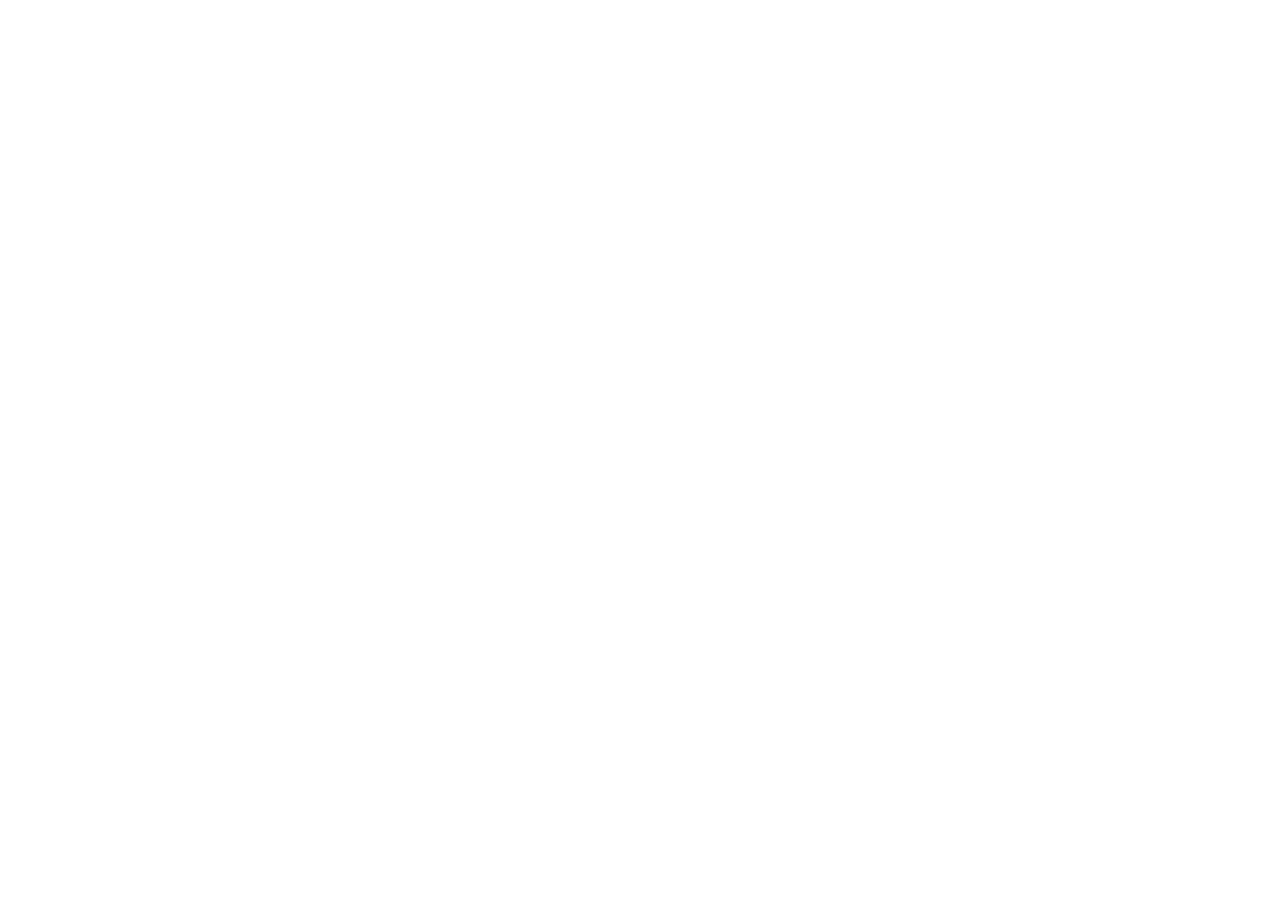
==== index.html @ 735fece1 "Initial commit" ====
<!DOCTYPE html>
<html lang="en">
<head>
  <meta charset="UTF-8">
  <meta http-equiv="X-UA-Compatible" content="IE=edge">
  <meta name="viewport" content="width=device-width, initial-scale=1.0">
  <link rel="stylesheet" href="./css/main.css">
  <title>17-dars</title>
</head>
<body>


</body>
</html>
---- css/main.css ----
/*! normalize.css v8.0.1 | MIT License | github.com/necolas/normalize.css */html{line-height:1.15;-webkit-text-size-adjust:100%}body{margin:0}main{display:block}h1{font-size:2em;margin:.67em 0}hr{box-sizing:content-box;height:0;overflow:visible}pre{font-family:monospace,monospace;font-size:1em}a{background-color:transparent}abbr[title]{border-bottom:none;text-decoration:underline;-webkit-text-decoration:underline dotted;text-decoration:underline dotted}b,strong{font-weight:bolder}code,kbd,samp{font-family:monospace,monospace;font-size:1em}small{font-size:80%}sub,sup{font-size:75%;line-height:0;position:relative;vertical-align:baseline}sub{bottom:-0.25em}sup{top:-0.5em}img{border-style:none}button,input,optgroup,select,textarea{font-family:inherit;font-size:100%;line-height:1.15;margin:0}button,input{overflow:visible}button,select{text-transform:none}button,[type=button],[type=reset],[type=submit]{-webkit-appearance:button}button::-moz-focus-inner,[type=button]::-moz-focus-inner,[type=reset]::-moz-focus-inner,[type=submit]::-moz-focus-inner{border-style:none;padding:0}button:-moz-focusring,[type=button]:-moz-focusring,[type=reset]:-moz-focusring,[type=submit]:-moz-focusring{outline:1px dotted ButtonText}fieldset{padding:.35em .75em .625em}legend{box-sizing:border-box;color:inherit;display:table;max-width:100%;padding:0;white-space:normal}progress{vertical-align:baseline}textarea{overflow:auto}[type=checkbox],[type=radio]{box-sizing:border-box;padding:0}[type=number]::-webkit-inner-spin-button,[type=number]::-webkit-outer-spin-button{height:auto}[type=search]{-webkit-appearance:textfield;outline-offset:-2px}[type=search]::-webkit-search-decoration{-webkit-appearance:none}::-webkit-file-upload-button{-webkit-appearance:button;font:inherit}details{display:block}summary{display:list-item}template{display:none}[hidden]{display:none}html{height:100%;box-sizing:border-box}*,*::before,*::after{box-sizing:inherit;scroll-behavior:smooth}body{height:100%;display:flex;flex-direction:column;font-family:"Arial","sans-serif";margin:0;padding:0}img{max-width:100%;height:auto;vertical-align:middle;-o-object-fit:cover;object-fit:cover}.main{flex-grow:1}.container{margin:0 auto;padding:0 20px}.visually-hidden{position:absolute;width:1px;height:1px;margin:-1px;border:0;padding:0;clip:rect(0 0 0 0);overflow:hidden}/*# sourceMappingURL=main.css.map */
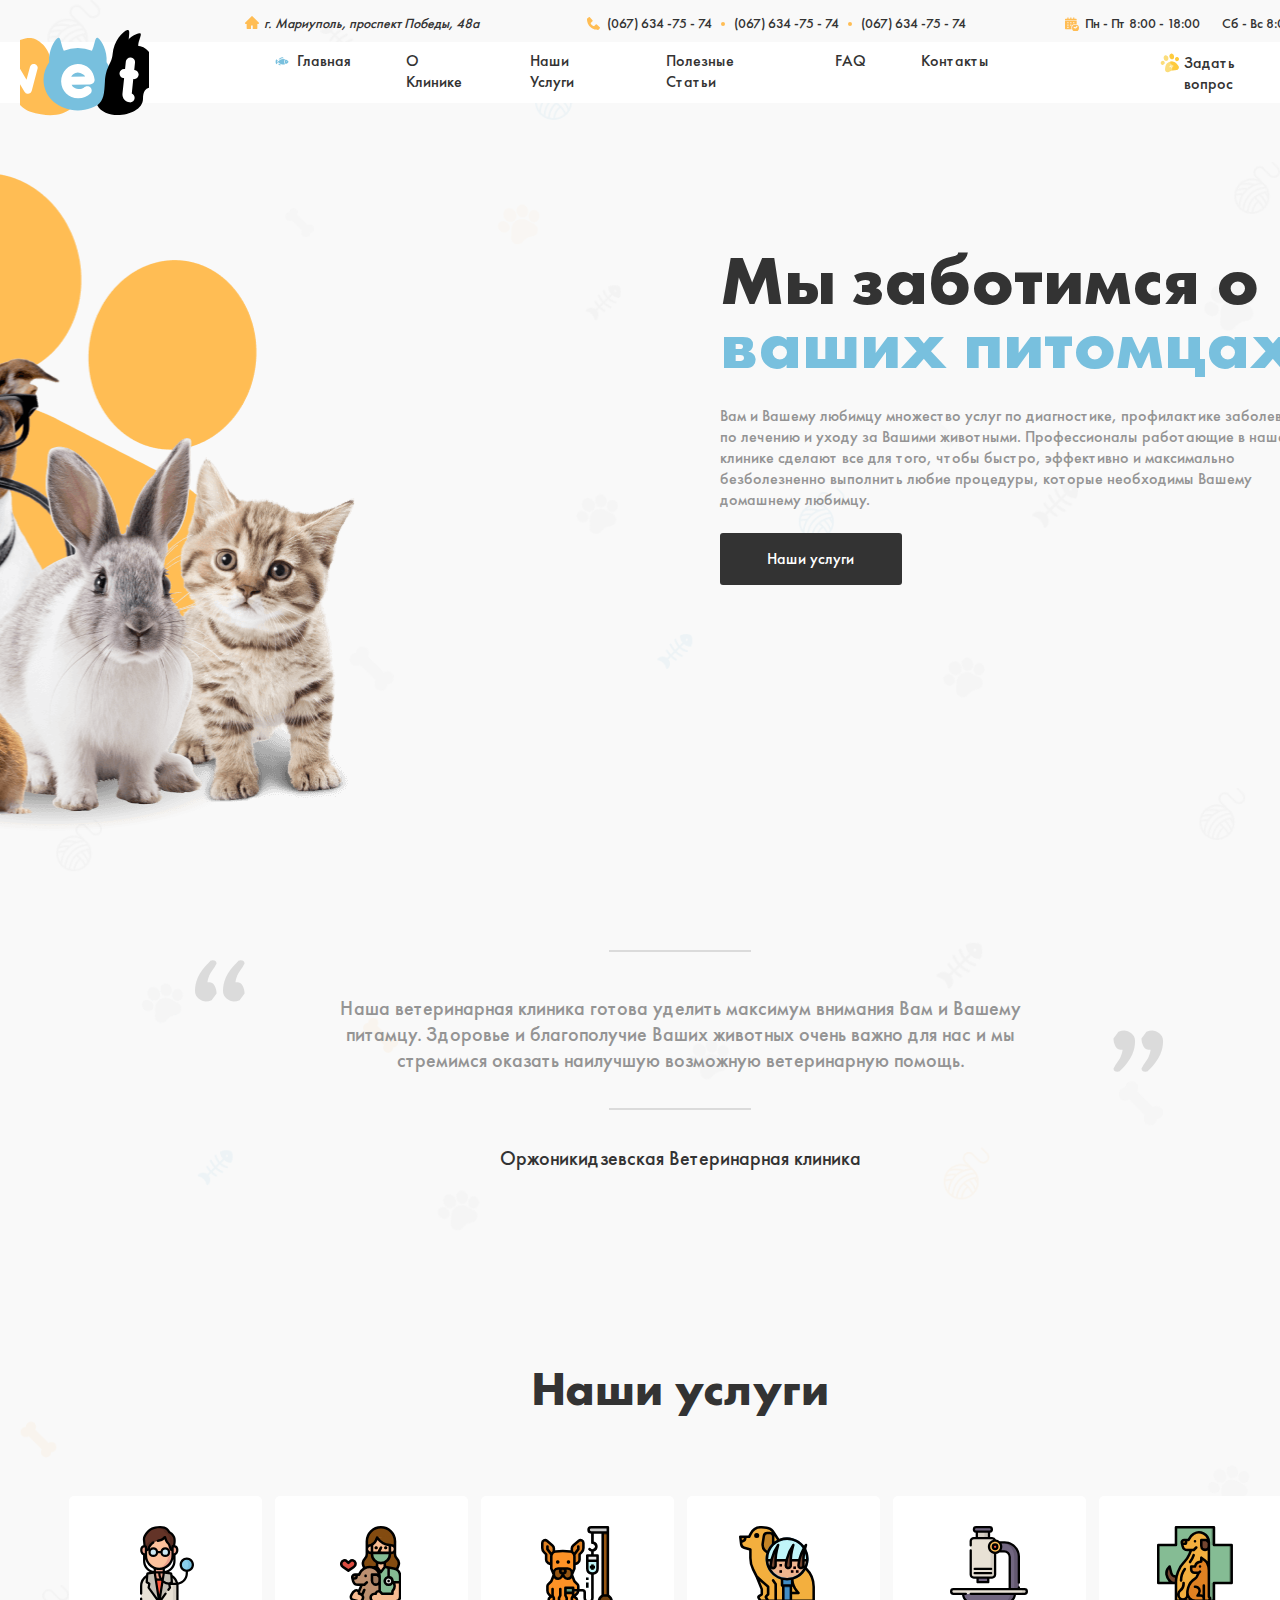
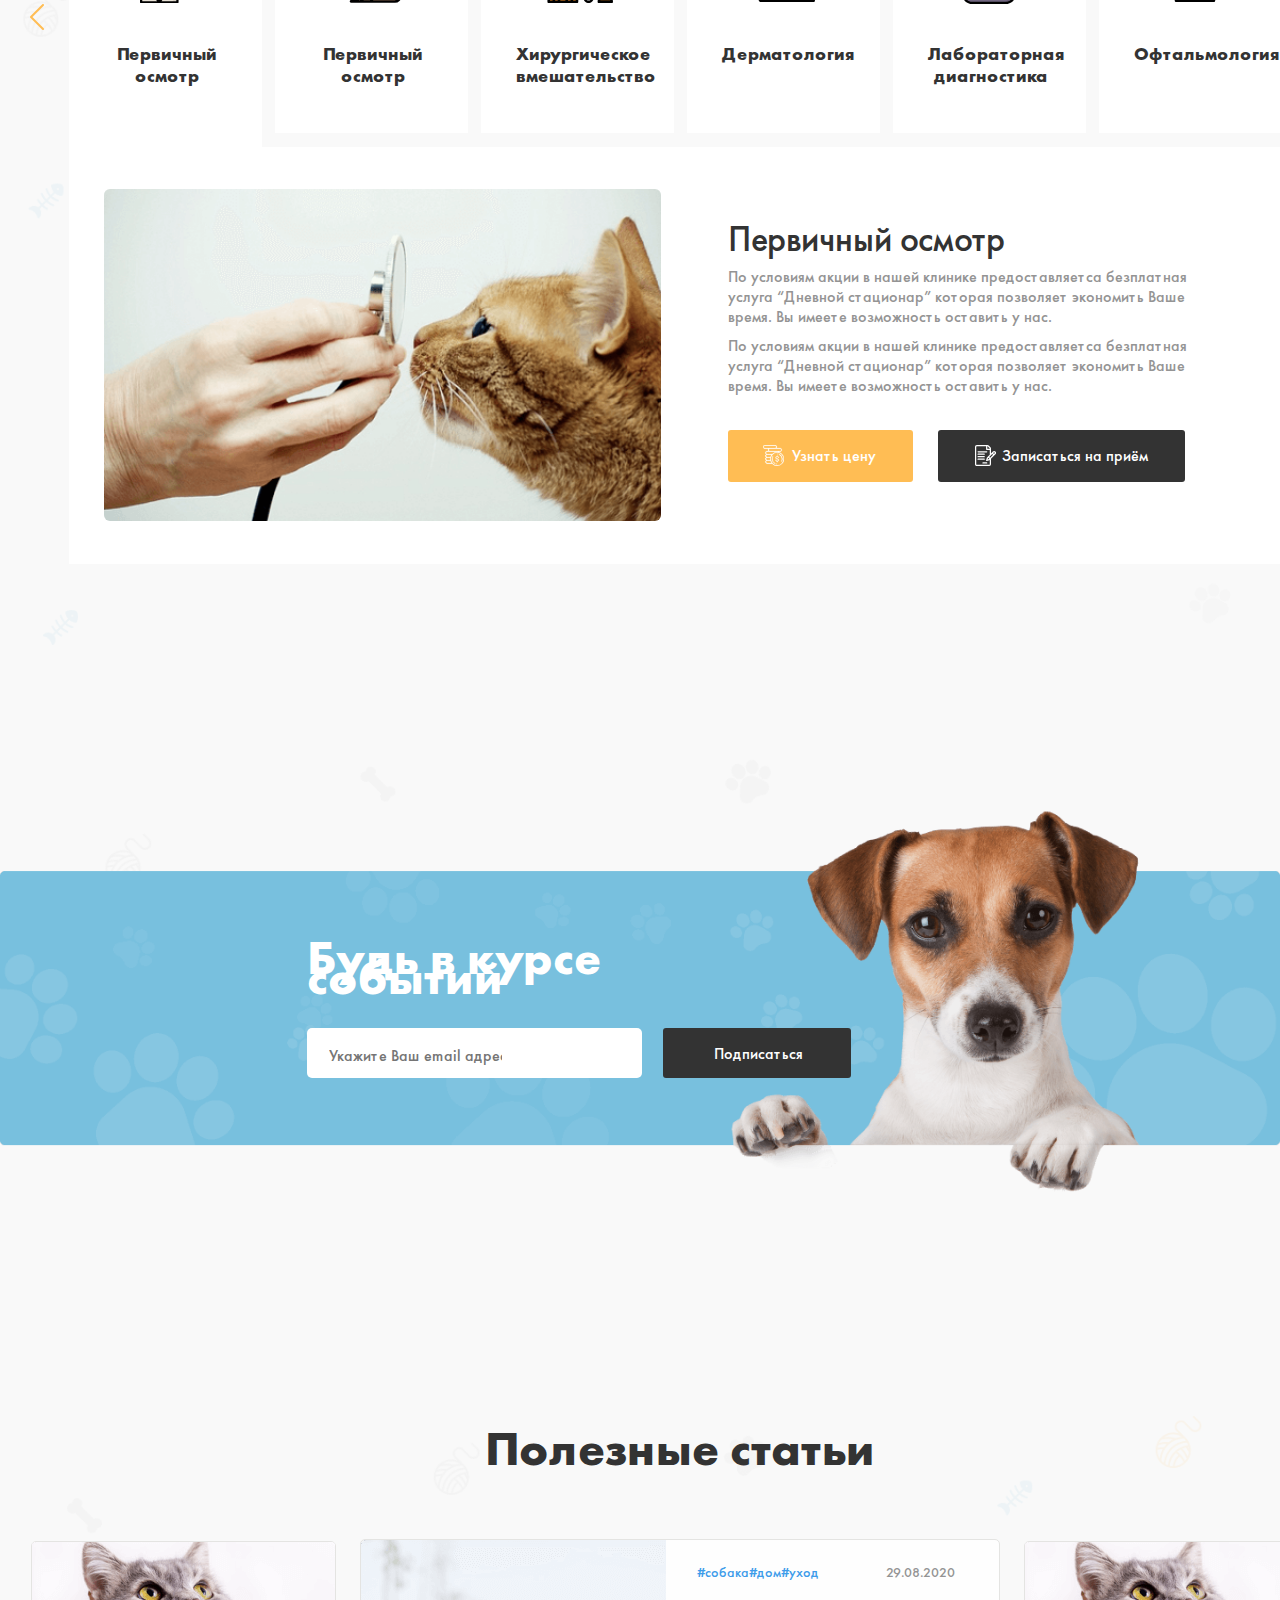
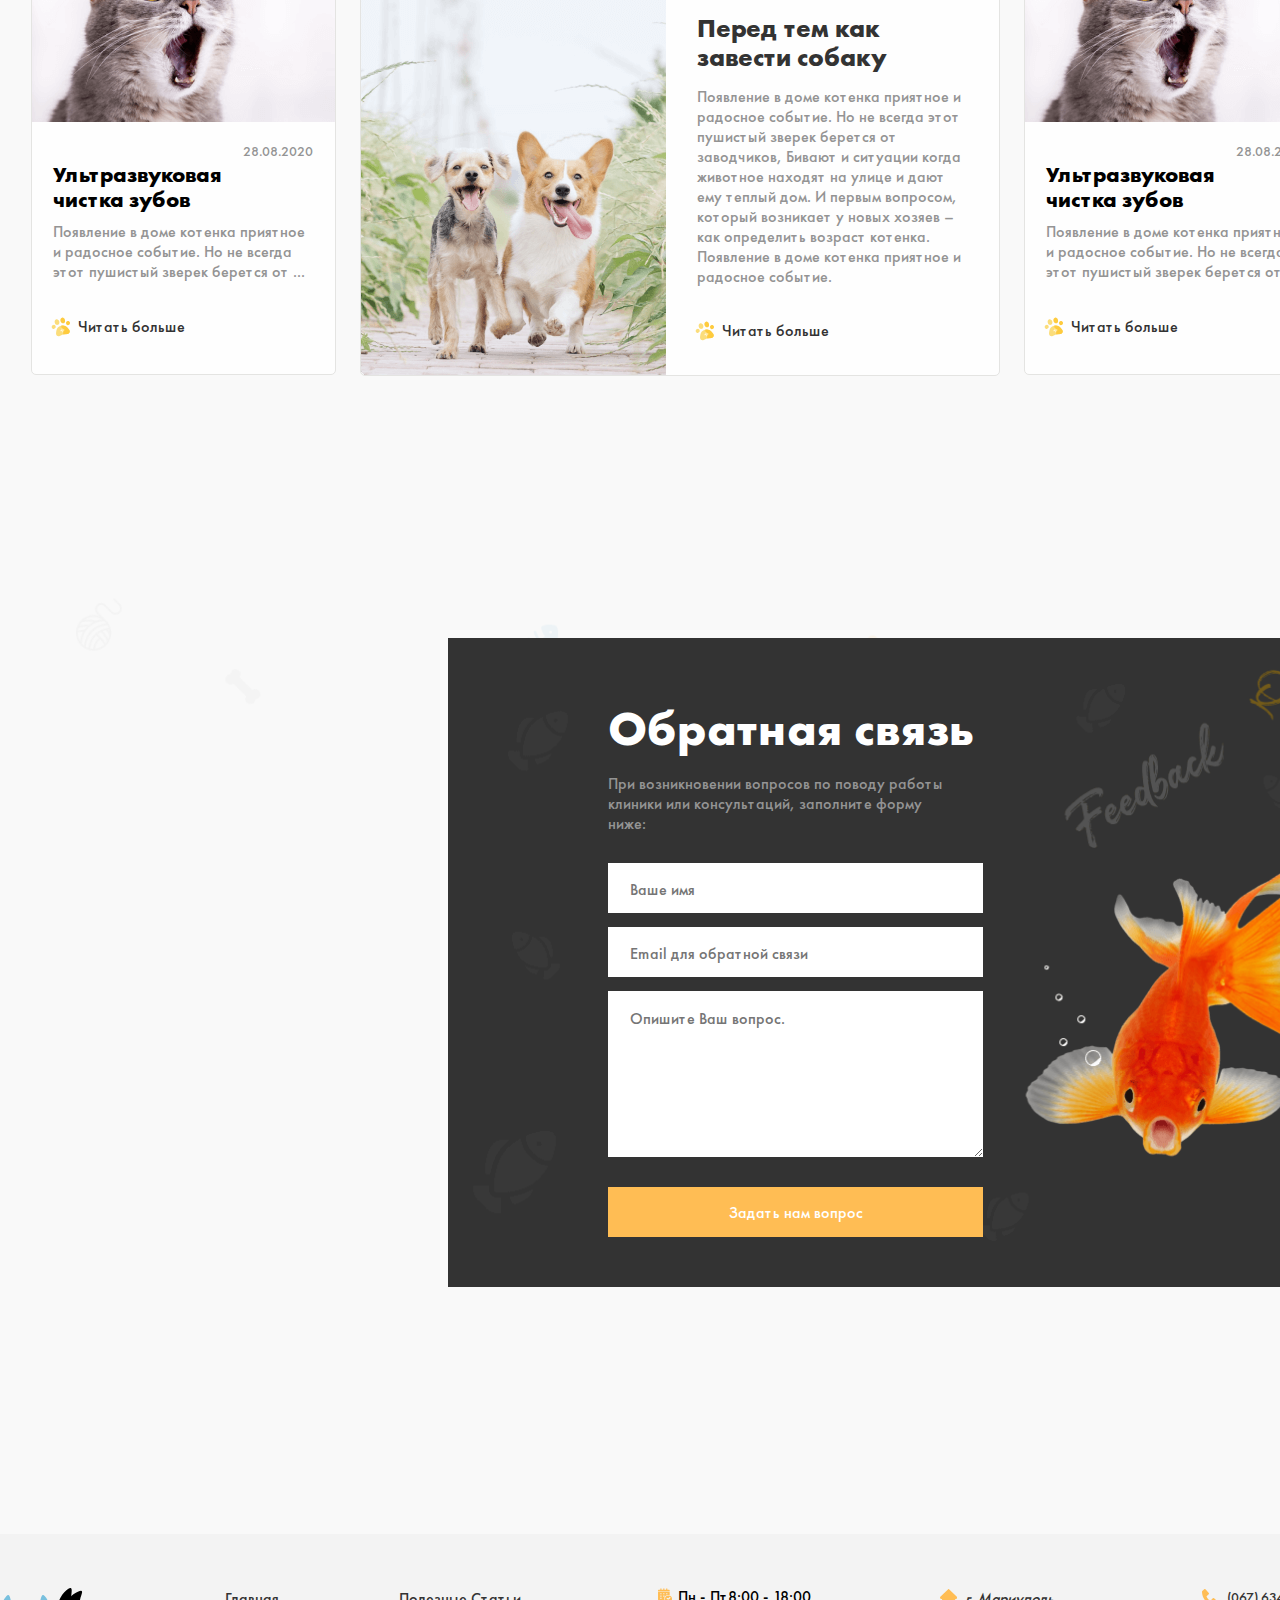
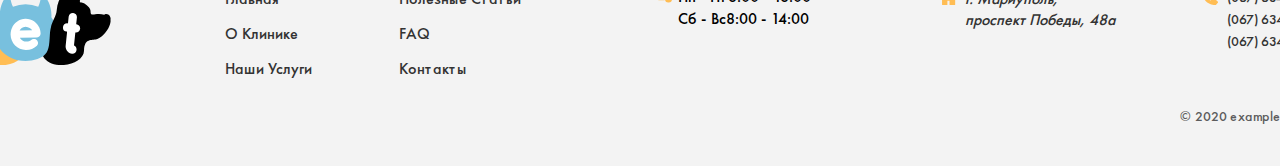
==== commit f031a350: "Add all change" ====
--- a/index.html
+++ b/index.html
@@ -1,14 +1,342 @@
 <!DOCTYPE html>
-<html lang="en">
+<html lang="ru">
 <head>
   <meta charset="UTF-8">
   <meta http-equiv="X-UA-Compatible" content="IE=edge">
   <meta name="viewport" content="width=device-width, initial-scale=1.0">
   <link rel="stylesheet" href="./css/main.css">
-  <title>17-dars</title>
+  <title>vet clinic</title>
 </head>
 <body>
-
-
+  <!-- site header -->
+  <header>
+    <div class="head">
+      <div class="container">
+        <div class="head__block">
+          <address class="head__address">
+            <a class="head__address-link" href="https://bit.ly/3IFTZSQ" target="_blank">г. Мариуполь, проспект Победы, 48а</a>
+          </address>
+          <ul class="head__list">
+            <li class="head__item">
+              <a href="tel:(067)6347574" class="head__tel-link">(067) 634 -75 - 74</a>
+            </li>
+            <li class="head__item">
+              <a href="tel:(067)6347574" class="head__tel-link">(067) 634 -75 - 74</a>
+            </li>
+            <li class="head__item">
+              <a href="tel:(067)6347574" class="head__tel-link">(067) 634 -75 - 74</a>
+            </li>
+          </ul>
+          <div class="head__time-block">
+            <time datetime="2022-01-28 18:00" class="head__time">
+              <span class="head__data-time">Пн - Пт</span>
+              8:00 - 18:00
+            </time>
+            <time datetime="2022-01-28 14:00" class="head__time">
+              <span class="head__data-time">Сб - Вс</span>
+              8:00 - 14:00
+            </time>
+          </div>
+        </div>
+      </div>
+    </div>
+
+    <div class="hero">
+      <div class="container">
+        <div class="hero__block">
+          <a href="./index.html" class="hero__link" target="_blank">
+            <img src="./image-svg/site-logo.svg" alt="our site logo" class="hero__site-logo">
+          </a>
+          <nav class="hero__nav nav">
+            <ul class="nav__list">
+              <li class="nav__item">
+                <a href="" class="nav__page-link" target="_blank">Главная</a>
+              </li>
+              <li class="nav__item">
+                <a href="" class="nav__page-link" target="_blank">О Клинике</a>
+              </li>
+              <li class="nav__item">
+                <a href="" class="nav__page-link" target="_blank">Наши Услуги</a>
+              </li>
+              <li class="nav__item">
+                <a href="" class="nav__page-link" target="_blank">Полезные Статьи</a>
+              </li>
+              <li class="nav__item">
+                <a href="" class="nav__page-link" target="_blank">FAQ</a>
+              </li>
+              <li class="nav__item">
+                <a href="" class="nav__page-link" target="_blank">Контакты</a>
+              </li>
+            </ul>
+          </nav>
+          <a href="" class="hero__next-link" target="_blank">Задать вопрос</a>
+        </div>
+      </div>
+    </div>
+  </header>
+  <!-- site header end -->
+
+  <!-- site main -->
+  <main>
+    <section class="site-inner">
+      <div class="container">
+        <div class="inner">
+          <div class="inner__content">
+            <h1 class="inner__title">Мы заботимся о <span class="inner__title-blue">ваших питомцах!</span></h1>
+            <p class="inner__text">
+              Вам и Вашему любимцу множество услуг по диагностике, профилактике заболеваний по лечению и уходу за Вашими животными. Профессионалы работающие в нашей клинике сделают все для того, чтобы быстро, эффективно и максимально безболезненно выполнить любие процедуры, которые необходимы Вашему домашнему любимцу.
+            </p>
+            <a href="#" class="inner__link">Наши услуги</a>
+          </div>
+        </div>
+      </div>
+    </section>
+
+    <section>
+      <div class="container">
+        <div class="commit">
+          <h2 class="visually-hidden">site commit</h2>
+          <hr class="commit__line-top">
+          <blockquote cite="" class="commit__content">
+            Наша ветеринарная клиника готова уделить максимум внимания Вам и Вашему питамцу. Здоровье и благополучие Ваших животных очень важно для нас и мы стремимся оказать наилучшую возможную ветеринарную помощь.
+          </blockquote>
+          <hr class="commit__line-buttom">
+          <p class="commit__text">Оржоникидзевская Ветеринарная клиника</p>
+        </div>
+      </div>
+    </section>
+
+    <section>
+      <div class="container">
+        <div class="services">
+          <img src="./image-svg/arrow-left.svg" alt="" class="services__arrow-left arrow">
+          <img src="./image-svg/arrow-right.svg" alt="" class="services__arrow-right arrow">
+          <h2 class="services__title">Наши услуги</h2>
+          <ul class="services__list">
+            <li class="services__item">
+              <a href="#" class="services__link">
+                <h3 class="services__item-title">Первичный осмотр</h3>
+              </a>
+            </li>
+            <li class="services__item">
+              <a href="#" class="services__link">
+                <h3 class="services__item-title">Первичный осмотр</h3>
+              </a>
+            </li>
+            <li class="services__item">
+              <a href="#" class="services__link">
+                <h3 class="services__item-title">Хирургическое вмешательство</h3>
+              </a>
+            </li>
+            <li class="services__item">
+              <a href="#" class="services__link">
+                <h3 class="services__item-title">Дерматология</h3>
+              </a>
+            </li>
+            <li class="services__item">
+              <a href="#" class="services__link">
+                <h3 class="services__item-title">Лабораторная диагностика</h3>
+              </a>
+            </li>
+            <li class="services__item">
+              <a href="#" class="services__link">
+                <h3 class="services__item-title">Офтальмология</h3>
+              </a>
+            </li>
+            <li class="services__item-checked checked-item">
+              <img src="./image-png/inspection-process.png" alt="" class="checked-item__img">
+              <div class="checked-item__content">
+                <h3 class="checked-item__title">Первичный осмотр</h3>
+                <p class="checked-item__text">
+                  По условиям акции в нашей клинике предоставляетса безплатная услуга “Дневной стационар” которая позволяет экономить Ваше время. Вы имеете возможность оставить у нас.
+                </p>
+                <p class="checked-item__text">
+                  По условиям акции в нашей клинике предоставляетса безплатная услуга “Дневной стационар” которая позволяет экономить Ваше время. Вы имеете возможность оставить у нас.
+                </p>
+                <a href="#" class="checked-item__link bg-yellow" target="_blank">Узнать цену</a>
+                <a href="#" class="checked-item__link bg-dark" target="_blank">Записаться на приём</a>
+              </div>
+            </li>
+          </ul>
+          
+        </div>
+      </div>
+    </section>
+
+    <section class="site-informed">
+      <div class="container">
+        <div class="informed">
+          <div class="informed__content">
+            <div class="informed__title-box">
+              <h2 class="informed__title">Будь в курсе событий</h2>
+            </div>
+            <form action="https://echo.htmlacademy.ru/" method="post" autocomplete="off">
+              <label class="informed__label">
+                <input type="email" class="informed__email-input" name="email" placeholder="Укажите Ваш email адрес">
+              </label>
+              <button type="submit" class="informed__btn">Подписаться</button>
+            </form>
+          </div>
+        </div>
+      </div>
+
+    </section>
+
+    <section>
+      <div class="container">
+        <div class="articles">
+          <h2 class="articles__title">Полезные статьи</h2>
+          <ul class="articles__list">
+            <li class="articles__item">
+              <img src="./image-png/cat-img.png" alt="" class="articles__img">
+              <div class="articles__content">
+                <time class="articles__day" datetime="2020-28-08 20:00">28.08.2020</time>
+                <div class="articles__content-box">
+                  <h3 class="articles__content-title">Ультразвуковая чистка зубов</h3>
+                </div>
+                <p class="articles__content-text">
+                  Появление в доме котенка приятное и радосное событие. Но не всегда этот пушистый зверек берется от ...
+                </p>
+                <a href="#" class="articles__link" target="_blank">Читать больше</a>
+              </div>
+             
+            </li>
+
+            <li class="articles__item even-list">
+              <img src="./image-png/two-dogs.png" alt="" class="even-list__img">
+              <div class="even-list__content">
+                <span class="even-list__links">
+                  <a href="#" class="even-list__link" target="_blank">#собака</a>
+                  <a href="#" class="even-list__link" target="_blank">#дом</a>
+                  <a href="#" class="even-list__link" target="_blank">#уход</a>
+                  <time class="even-list__time" datetime="2022-01-27-20-20">29.08.2020</time>
+                </span>
+                <div class="even-list__titleBlock">
+                  <h3 class="even-list__title">Перед тем как завести собаку</h3>
+                </div>
+                <p class="even-list__text">
+                  Появление в доме котенка приятное и радосное событие. Но не всегда этот пушистый зверек берется от заводчиков, Бивают и ситуации когда животное находят на улице и дают ему теплый дом. И первым вопросом, который возникает у новых хозяев – как определить возраст котенка. Появление в доме котенка приятное и радосное событие.
+                </p>
+                <a href="#" class="even-list__href" target="_blank">Читать больше</a>
+              </div>
+
+            </li>
+
+            <li class="articles__item">
+              <img src="./image-png/cat-img.png" alt="" class="articles__img">
+              <div class="articles__content">
+                <time class="articles__day" datetime="2020-28-08 20:00">28.08.2020</time>
+                <div class="articles__content-box">
+                  <h3 class="articles__content-title">Ультразвуковая чистка зубов</h3>
+                </div>
+                <p class="articles__content-text">
+                  Появление в доме котенка приятное и радосное событие. Но не всегда этот пушистый зверек берется от ...
+                </p>
+                <a href="#" class="articles__link" target="_blank">Читать больше</a>
+              </div>
+             
+            </li>
+          </ul>
+        </div>
+      </div>
+
+    </section>
+
+    <section>
+      <div class="feedback">
+        <iframe class="feedback__iframe" src="https://www.google.com/maps/embed?pb=!1m18!1m12!1m3!1d187.20319634677398!2d69.2155879084021!3d41.34689469811866!2m3!1f0!2f0!3f0!3m2!1i1024!2i768!4f13.1!3m3!1m2!1s0x38ae8d54a1c04b77%3A0x76504a72d3e75a03!2sNajot%20Ta&#39;lim!5e0!3m2!1sru!2s!4v1643378109383!5m2!1sru!2s" width="600" height="450" style="border:0;" allowfullscreen="" loading="lazy"></iframe>
+        <div class="feedback__content">
+          <form class="feedback__form" action="https://echo.htmlacademy.ru/" method="post" autocomplete="off">
+            <h2 class="feedback__title">Обратная связь</h2>
+            <div class="feedback__text-block">
+              <p class="feedback__text">
+                При возникновении вопросов по поводу работы клиники или консультаций, заполните форму ниже:
+              </p>
+            </div>
+
+            <label>
+              <input class="feedback__input" type="text" name="userName" placeholder="Ваше имя" required>
+            </label>
+            <label>
+              <input class="feedback__input" type="email" name="useEmail" placeholder="Email для обратной связи" required>
+            </label>
+            <textarea class="feedback__textarea" name="texArea" cols="30" rows="3" placeholder="Опишите Ваш вопрос." value="Например: в каком возрасте можно прививать от бешенства?"></textarea>
+            <button class="feedback__btn" type="submit">Задать нам вопрос</button>
+          </form>
+        </div>
+      </div>
+    </section>
+  </main>
+  <!-- site main end -->
+
+  <!-- site footer -->
+  <footer>
+    <div class="container">
+      <div class="foot">
+
+        <a href="./index.html" class="foot__link" target="_blank">
+          <img src="./image-svg/site-logo.svg" alt="" class="foot__img">
+        </a>
+        <ul class="foot__list">
+  
+          <li class="foot__item">
+            <ul class="foot__list-column">
+              <li class="foot__item-column">
+                <a href="./index.html" class="foot__link" target="_blank">Главная</a>
+              </li>
+              <li class="foot__item-column">
+                <a href="./index.html" class="foot__link" target="_blank">О Клинике</a>
+              </li>        
+              <li class="foot__item-column mr-none">
+                <a href="./index.html" class="foot__link" target="_blank">Наши Услуги</a>
+              </li>
+            </ul>
+          </li>
+  
+          <li class="foot__item">
+            <ul class="foot__list-column">
+              <li class="foot__item-column">
+                <a href="./index.html" class="foot__link" target="_blank">Полезные Статьи</a>
+              </li>
+              <li class="foot__item-column">
+                <a href="./index.html" class="foot__link" target="_blank">FAQ</a>
+              </li>        
+              <li class="foot__item-column mr-none">
+                <a href="./index.html" class="foot__link" target="_blank">Контакты</a>
+              </li>
+            </ul>
+          </li>
+  
+        </ul>
+  
+        <div class="foot__time-block">
+          <time datetime="2022-01-28 18:00" class="foot__time star">
+            <span class="foot__data-time">Пн - Пт</span>8:00 - 18:00
+          </time>
+          <time datetime="2022-01-28 14:00" class="foot__time">
+            <span class="foot__data-time">Сб - Вс</span>8:00 - 14:00
+          </time>
+        </div>
+  
+        <address class="foot__address">
+          <a class="foot__address-link" href="https://bit.ly/3IFTZSQ" target="_blank">г. Мариуполь,<br> проспект Победы, 48а</a>
+        </address>
+  
+        <ul class="foot__tel-list">
+          <li class="foot__tel-item">
+            <a href="tel:(067)6347574" class="foot__tel-link">(067) 634 -75 - 74</a>
+          </li>
+          <li class="foot__tel-item">
+            <a href="tel:(067)6347574" class="foot__tel-link">(067) 634 -75 - 74</a>
+          </li>
+          <li class="foot__tel-item">
+            <a href="tel:(067)6347574" class="foot__tel-link mr-none">(067) 634 -75 - 74</a>
+          </li>
+        </ul>
+      </div>
+      <span class="foot__example">© 2020 example. All Rights Reserved.</span>
+    </div>
+  </footer>
+  <!-- site footer end -->
 </body>
 </html>--- a/css/main.css
+++ b/css/main.css
@@ -1 +1,2 @@
-/*! normalize.css v8.0.1 | MIT License | github.com/necolas/normalize.css */html{line-height:1.15;-webkit-text-size-adjust:100%}body{margin:0}main{display:block}h1{font-size:2em;margin:.67em 0}hr{box-sizing:content-box;height:0;overflow:visible}pre{font-family:monospace,monospace;font-size:1em}a{background-color:transparent}abbr[title]{border-bottom:none;text-decoration:underline;-webkit-text-decoration:underline dotted;text-decoration:underline dotted}b,strong{font-weight:bolder}code,kbd,samp{font-family:monospace,monospace;font-size:1em}small{font-size:80%}sub,sup{font-size:75%;line-height:0;position:relative;vertical-align:baseline}sub{bottom:-0.25em}sup{top:-0.5em}img{border-style:none}button,input,optgroup,select,textarea{font-family:inherit;font-size:100%;line-height:1.15;margin:0}button,input{overflow:visible}button,select{text-transform:none}button,[type=button],[type=reset],[type=submit]{-webkit-appearance:button}button::-moz-focus-inner,[type=button]::-moz-focus-inner,[type=reset]::-moz-focus-inner,[type=submit]::-moz-focus-inner{border-style:none;padding:0}button:-moz-focusring,[type=button]:-moz-focusring,[type=reset]:-moz-focusring,[type=submit]:-moz-focusring{outline:1px dotted ButtonText}fieldset{padding:.35em .75em .625em}legend{box-sizing:border-box;color:inherit;display:table;max-width:100%;padding:0;white-space:normal}progress{vertical-align:baseline}textarea{overflow:auto}[type=checkbox],[type=radio]{box-sizing:border-box;padding:0}[type=number]::-webkit-inner-spin-button,[type=number]::-webkit-outer-spin-button{height:auto}[type=search]{-webkit-appearance:textfield;outline-offset:-2px}[type=search]::-webkit-search-decoration{-webkit-appearance:none}::-webkit-file-upload-button{-webkit-appearance:button;font:inherit}details{display:block}summary{display:list-item}template{display:none}[hidden]{display:none}html{height:100%;box-sizing:border-box}*,*::before,*::after{box-sizing:inherit;scroll-behavior:smooth}body{height:100%;display:flex;flex-direction:column;font-family:"Arial","sans-serif";margin:0;padding:0}img{max-width:100%;height:auto;vertical-align:middle;-o-object-fit:cover;object-fit:cover}.main{flex-grow:1}.container{margin:0 auto;padding:0 20px}.visually-hidden{position:absolute;width:1px;height:1px;margin:-1px;border:0;padding:0;clip:rect(0 0 0 0);overflow:hidden}/*# sourceMappingURL=main.css.map */+@font-face{font-family:'Futura PT';src:url("../fonts/FuturaPT-Bold.woff2") format("woff2"),url("../fonts/FuturaPT-Bold.woff") format("woff");font-weight:bold;font-style:normal;font-display:swap}@font-face{font-family:'Futura PT';src:url("../fonts/FuturaPT-Bold.woff2") format("woff2"),url("../fonts/FuturaPT-Bold.woff") format("woff");font-weight:bold;font-style:normal;font-display:swap}@font-face{font-family:'Futura PT';src:url("../fonts/FuturaPT-Medium.woff2") format("woff2"),url("../fonts/FuturaPT-Medium.woff") format("woff");font-weight:500;font-style:normal;font-display:swap}@font-face{font-family:'Futura PT';src:url("../fonts/FuturaPT-Medium.woff2") format("woff2"),url("../fonts/FuturaPT-Medium.woff") format("woff");font-weight:500;font-style:normal;font-display:swap}@font-face{font-family:'Futura PT Book';src:url("../fonts/FuturaPT-Book.woff2") format("woff2"),url("../fonts/FuturaPT-Book.woff") format("woff");font-weight:normal;font-style:normal;font-display:swap}@font-face{font-family:'Futura PT Book';src:url("../fonts/FuturaPT-Book.woff2") format("woff2"),url("../fonts/FuturaPT-Book.woff") format("woff");font-weight:normal;font-style:normal;font-display:swap}/*! normalize.css v8.0.1 | MIT License | github.com/necolas/normalize.css */html{line-height:1.15;-webkit-text-size-adjust:100%}body{margin:0}main{display:block}h1{font-size:2em;margin:0.67em 0}hr{-webkit-box-sizing:content-box;box-sizing:content-box;height:0;overflow:visible}pre{font-family:monospace, monospace;font-size:1em}a{background-color:transparent}abbr[title]{border-bottom:none;text-decoration:underline;-webkit-text-decoration:underline dotted;text-decoration:underline dotted}b,strong{font-weight:bolder}code,kbd,samp{font-family:monospace, monospace;font-size:1em}small{font-size:80%}sub,sup{font-size:75%;line-height:0;position:relative;vertical-align:baseline}sub{bottom:-0.25em}sup{top:-0.5em}img{border-style:none}button,input,optgroup,select,textarea{font-family:inherit;font-size:100%;line-height:1.15;margin:0}button,input{overflow:visible}button,select{text-transform:none}button,[type="button"],[type="reset"],[type="submit"]{-webkit-appearance:button}button::-moz-focus-inner,[type="button"]::-moz-focus-inner,[type="reset"]::-moz-focus-inner,[type="submit"]::-moz-focus-inner{border-style:none;padding:0}button:-moz-focusring,[type="button"]:-moz-focusring,[type="reset"]:-moz-focusring,[type="submit"]:-moz-focusring{outline:1px dotted ButtonText}fieldset{padding:0.35em 0.75em 0.625em}legend{-webkit-box-sizing:border-box;box-sizing:border-box;color:inherit;display:table;max-width:100%;padding:0;white-space:normal}progress{vertical-align:baseline}textarea{overflow:auto}[type="checkbox"],[type="radio"]{-webkit-box-sizing:border-box;box-sizing:border-box;padding:0}[type="number"]::-webkit-inner-spin-button,[type="number"]::-webkit-outer-spin-button{height:auto}[type="search"]{-webkit-appearance:textfield;outline-offset:-2px}[type="search"]::-webkit-search-decoration{-webkit-appearance:none}::-webkit-file-upload-button{-webkit-appearance:button;font:inherit}details{display:block}summary{display:list-item}template{display:none}[hidden]{display:none}html{height:100%;-webkit-box-sizing:border-box;box-sizing:border-box}*,*::before,*::after{-webkit-box-sizing:inherit;box-sizing:inherit;scroll-behavior:smooth}body{height:100%;display:-webkit-box;display:-ms-flexbox;display:flex;-webkit-box-orient:vertical;-webkit-box-direction:normal;-ms-flex-direction:column;flex-direction:column;font-family:'Futura PT', sans-serif;font-style:normal;margin:0;padding:0;background-color:#F9F9F9;background-image:url("/image-png/bg.png");background-repeat:no-repeat;background-size:cover}img{max-width:100%;height:auto;vertical-align:middle;-o-object-fit:cover;object-fit:cover}.main{-webkit-box-flex:1;-ms-flex-positive:1;flex-grow:1}.container{width:1360px;margin:0 auto;padding:0 20px}.visually-hidden{position:absolute;width:1px;height:1px;margin:-1px;border:0;padding:0;clip:rect(0 0 0 0);overflow:hidden}.head{padding:14px 0 10px 0;margin-left:auto}.head__block{width:1117px;display:-webkit-box;display:-ms-flexbox;display:flex;-webkit-box-align:center;-ms-flex-align:center;align-items:center;margin-left:auto;-webkit-box-pack:end;-ms-flex-pack:end;justify-content:flex-end}.head__address-link{text-decoration:none;position:relative;font-weight:500;font-size:14px;line-height:18px;color:#333333}.head__address-link::before{position:absolute;top:2px;left:-19px;content:"";width:14px;height:13px;background-image:url("../../image-svg/house-icon.svg")}.head__list{display:-webkit-box;display:-ms-flexbox;display:flex;-webkit-box-align:center;-ms-flex-align:center;align-items:center;list-style-type:none;margin:0;margin-left:128px;padding:0}.head__item+.head__item{margin-left:22px}.head__item:nth-child(1){position:relative}.head__item:nth-child(2){position:relative}.head__item:nth-child(3){position:relative}.head__item:nth-child(1)::before{position:absolute;top:3px;left:-20px;content:"";width:13px;height:13px;background-image:url("../../image-svg/phone-icon.svg");background-repeat:no-repeat;background-size:cover}.head__item:nth-child(2)::before{position:absolute;top:7.5px;left:-13px;content:"";width:4px;height:4px;background-image:url("../../image-svg/Ellipse-icon.svg");background-repeat:no-repeat;background-size:cover}.head__item:nth-child(3)::before{position:absolute;top:7.5px;left:-13px;content:"";width:4px;height:4px;background-image:url("../../image-svg/Ellipse-icon.svg");background-repeat:no-repeat;background-size:cover}.head__tel-link{text-decoration:none;font-weight:500;font-size:14px;line-height:18px;color:#333333;-webkit-transition:color 0.3s ease-in-out;transition:color 0.3s ease-in-out}.head__tel-link:hover{color:#FFBD54}.head__tel-link:active{color:#333333;opacity:0.6}.head__time-block{width:255px;display:-webkit-box;display:-ms-flexbox;display:flex;margin-left:119px}.head__time{font-weight:500;font-size:14px;line-height:18px;color:#333333}.head__time:nth-child(1){position:relative;width:120px;margin-right:17px}.head__time:nth-child(1)::before{position:absolute;content:"";top:3px;left:-20px;width:14px;height:14px;background-image:url("../../image-svg/schedule-icon.svg");background-repeat:no-repeat}.head__time:nth-child(2){width:118px}.head__data-time{display:inline-block;margin:0}.hero{background-color:#fff;height:61px;display:-webkit-box;display:-ms-flexbox;display:flex;-webkit-box-align:center;-ms-flex-align:center;align-items:center;padding:20px 0}.hero__block{display:-webkit-box;display:-ms-flexbox;display:flex;-webkit-box-align:center;-ms-flex-align:center;align-items:center;-webkit-box-pack:end;-ms-flex-pack:end;justify-content:flex-end}.hero__link{display:inline-block;text-decoration:none;-webkit-transition:opacity 0.3s ease-in-out;transition:opacity 0.3s ease-in-out}.hero__link:hover{opacity:0.8}.hero__link:active{opacity:0.6}.hero__site-logo{height:86px;width:178px}.nav__list{width:692px;display:-webkit-box;display:-ms-flexbox;display:flex;list-style-type:none;margin:0;margin-left:148px;padding:0}.nav__item+.nav__item{margin-left:55px}.nav__item:nth-child(1){position:relative}.nav__item:nth-child(1)::before{position:absolute;content:"";top:4px;left:-23px;width:15px;height:15px;background-image:url("../../image-svg/fish-icon.svg");background-repeat:no-repeat;background-size:cover}.nav__page-link{display:inline-block;text-decoration:none;font-weight:500;font-size:16px;line-height:21px;color:#333333;border-bottom:4px solid transparent;-webkit-transition:all 0.3s ease-in-out;transition:all 0.3s ease-in-out}.nav__page-link:hover{border-bottom:4px solid #F4FFAD}.nav__page-link:active{border-bottom:4px solid #F4FFAD;opacity:0.6}.hero__next-link{position:relative;display:inline-block;margin-left:195px;text-decoration:none;font-weight:500;font-size:16px;line-height:21px;color:#333333;-webkit-transition:all 0.3s ease-in-out;transition:all 0.3s ease-in-out}.hero__next-link:hover{color:#FFBD54}.hero__next-link:active{color:#333333;opacity:0.8}.hero__next-link::before{content:"";position:absolute;left:-25px;width:23px;height:21px;background-image:url("../../image-svg/animal-footprint.svg");background-repeat:no-repeat;background-size:cover}.site-inner{background-image:url("../../image-png/img-animals-group.png"),url("../../image-png/popugay-img.png");background-repeat:no-repeat;background-position:calc(50% - 650px) calc(50% - 20px),calc(50% + 900px) calc(50% + 200px)}.inner{padding:145px 88px 290px 700px;margin-bottom:91px}.inner__content{width:608px}.inner__title{font-weight:bold;font-size:70px;line-height:64px;color:#333333;margin:0;margin-bottom:29px}.inner__title-blue{display:inline-block;color:#78C0DE;margin:0}.inner__text{margin:0;margin-bottom:38px;font-weight:normal;font-size:16px;line-height:21px;color:#949494}.inner__link{width:181px;text-decoration:none;color:#fff;background-color:#333;padding:15px 48px 16px 47px;border-radius:3px;font-weight:500;font-size:16px;line-height:21px;-webkit-transition:all 0.3s ease-in-out;transition:all 0.3s ease-in-out}.inner__link:hover{background-color:#FFBD54;color:#333333}.inner__link:active{background-color:#FFBD54;color:#333333;opacity:0.6}.commit{margin-bottom:191px;position:relative}.commit::before{content:"";position:absolute;top:10px;left:175px;width:142px;height:128px;background-image:url("../../image-svg/string-buttom.svg");background-repeat:no-repeat}.commit::after{content:"";position:absolute;top:80px;right:85px;width:142px;height:128px;background-image:url("../../image-svg/string-top.svg");background-repeat:no-repeat}.commit__line-top{width:140px;height:0px;border:1px solid #DBDBDB;margin:0 auto}.commit__content{width:753px;margin:0 auto;margin-top:43px;margin-bottom:35px;font-weight:normal;font-size:20px;line-height:26px;text-align:center;color:#949494}.commit__line-buttom{width:140px;height:0px;border:1px solid #DBDBDB;margin:0 auto;margin-bottom:35px}.commit__text{text-align:center;font-weight:500;font-size:20px;line-height:26px;color:#333333;margin:0}.services{margin-bottom:124px;position:relative}.services__arrow-left{position:absolute;top:242px;left:10px}.services__arrow-right{position:absolute;top:242px;right:10px}.services__arrow-right:hover{color:#fff}.arrow{-webkit-transition:all 0.3s ease-in-out;transition:all 0.3s ease-in-out}.arrow:hover{background-color:#fff}.services__title{margin:0;text-align:center;margin-bottom:80px;font-weight:bold;font-size:48px;line-height:54px;color:#333333}.services__list{width:1223px;display:-webkit-box;display:-ms-flexbox;display:flex;-ms-flex-wrap:wrap;flex-wrap:wrap;list-style-type:none;margin:0 auto;padding:0}.services__item{width:193px;margin:0 auto;background:#FFFFFF;border-radius:5px 5px 0px 0px;-webkit-transition:opacity 0.3s ease-in-out;transition:opacity 0.3s ease-in-out}.services__item:hover{opacity:0.8}.services__item:active{opacity:0.6}.services__item:nth-child(1){padding:129px 32px 42px 35px}.services__item+.services__item{padding:129px 32px 28px 35px;margin-left:13px;margin-bottom:14px}.services__item:nth-child(1){position:relative}.services__item:nth-child(2){position:relative}.services__item:nth-child(3){position:relative}.services__item:nth-child(4){position:relative}.services__item:nth-child(5){position:relative}.services__item:nth-child(6){position:relative}.services__item:nth-child(1)::before{position:absolute;top:30px;left:71px;content:"";width:54px;height:77px;background-image:url("../../image-svg/Initial-inspection.svg");background-repeat:no-repeat;background-size:cover}.services__item:nth-child(2)::before{position:absolute;top:30px;left:65px;content:"";width:61px;height:77px;background-image:url("../../image-svg/filled-outline.svg");background-repeat:no-repeat;background-size:cover}.services__item:nth-child(3)::before{position:absolute;top:30px;left:60px;content:"";width:72px;height:77px;background-image:url("../../image-svg/Surgical-intervention.svg");background-repeat:no-repeat;background-size:cover}.services__item:nth-child(4)::before{position:absolute;top:30px;left:52px;content:"";width:76px;height:76px;background-image:url("../../image-svg/Dermatology.svg");background-repeat:no-repeat;background-size:cover}.services__item:nth-child(5)::before{position:absolute;top:30px;left:57px;content:"";width:78px;height:78px;background-image:url("../../image-svg/Laboratory-diagnostics.svg");background-repeat:no-repeat;background-size:cover}.services__item:nth-child(6)::before{position:absolute;top:30px;left:58px;content:"";width:76px;height:76px;background-image:url("../../image-svg/Ophthalmology.svg");background-repeat:no-repeat;background-size:cover}.services__link{display:inline-block;text-decoration:none;font-weight:500;font-size:18px;line-height:22px;display:-webkit-box;display:-ms-flexbox;display:flex;-webkit-box-align:center;-ms-flex-align:center;align-items:center;text-align:center;color:#333333}.services__item-title{width:126px;text-align:center;font-weight:700;font-size:18px;line-height:22px;color:#333333}.services__item-checked{display:-webkit-box;display:-ms-flexbox;display:flex;-webkit-box-align:center;-ms-flex-align:center;align-items:center;width:1223px;padding:42px 98px 43px 35px;background:#FFFFFF}.checked-item__img{width:590px;height:332px;border-radius:6px;margin-right:67px}.checked-item__content{width:492px}.checked-item__title{font-weight:500;font-size:36px;line-height:20px;display:-webkit-box;display:-ms-flexbox;display:flex;-webkit-box-align:center;-ms-flex-align:center;align-items:center;color:#333333;margin:0;margin-bottom:18px}.checked-item__text{font-weight:normal;font-size:16px;line-height:20px;color:#949494;margin:0}.checked-item__text+.checked-item__text{margin-top:9px;margin-bottom:34px}.checked-item__link{text-decoration:none;color:#fff;background-color:#FFBD54;display:inline-block;padding:15px 37px 16px 64px;border-radius:3px;font-weight:500;font-size:16px;line-height:21px;position:relative;-webkit-transition:all 0.3s ease-in-out;transition:all 0.3s ease-in-out}.checked-item__link+.checked-item__link{text-decoration:none;color:#fff;background-color:#333;margin-left:21px}.checked-item__link+.checked-item__link::before{content:"";width:21px;height:21px;position:absolute;left:37px;background-image:url("../../image-svg/document-icon.svg");background-repeat:no-repeat}.checked-item__link::before{content:"";width:21px;height:21px;position:absolute;left:35px;background-image:url("../../image-svg/money-icon.svg");background-repeat:no-repeat}.bg-dark:hover{background-color:#FFBD54;color:#333333}.bg-dark:active{opacity:0.6}.bg-yellow:hover{background-color:#333;color:#FFBD54}.bg-yellow:active{opacity:0.6}.site-informed{width:100%px;height:600px;background-image:url("../../image-png/dog-img.png");background-repeat:no-repeat;background-position:calc(50%);background-size:100%;margin:0 auto;margin-bottom:151px}.informed{padding:260px 609px 153px 287px}.informed__content{width:544px}.informed__title-box{width:494px;height:48px;margin-bottom:32px}.informed__title{font-weight:bold;font-size:48px;line-height:20px;display:-webkit-box;display:-ms-flexbox;display:flex;-webkit-box-align:center;-ms-flex-align:center;align-items:center;color:#FFFFFF;margin:0}form{display:-webkit-box;display:-ms-flexbox;display:flex}.informed__label{width:335px}.informed__email-input{width:335px;padding:18px 140px 12px 22px;background-color:#FFFFFF;border:none;border-radius:5px;font-weight:normal;font-size:16px;line-height:20px;text-align:center;color:#949494}.informed__btn{width:188px;text-decoration:none;display:inline-block;font-weight:500;font-size:16px;line-height:21px;background-color:#333;color:#fff;border:none;border-radius:3px;margin-left:21px;padding:15px 53px 14px 51px}.articles{width:1298px;margin:0 auto;margin-bottom:262px}.even-list__titleBlock{width:193px}.articles__title{font-weight:bold;font-size:48px;line-height:20px;text-align:center;color:#333333;margin:0;margin-bottom:80px}.articles__list{display:-webkit-box;display:-ms-flexbox;display:flex;-webkit-box-align:center;-ms-flex-align:center;align-items:center;margin:0;padding:0;list-style-type:none}.articles__item{width:305px;background:#FEFEFE;border:1px solid #E4E4E2;border-radius:5px}.articles__item+.articles__item{margin-left:24px}.articles__item:nth-child(2){width:640px;display:-webkit-box;display:-ms-flexbox;display:flex;-webkit-box-align:center;-ms-flex-align:center;align-items:center}.even-list__img{width:305px;height:435px;margin-right:31px}.even-list__content{margin-right:34px}.even-list__links{display:-webkit-box;display:-ms-flexbox;display:flex;-webkit-box-align:center;-ms-flex-align:center;align-items:center;-webkit-box-pack:justify;-ms-flex-pack:justify;justify-content:space-between;width:132px;margin:0;margin-bottom:31px}.even-list__link{display:inline-block;text-decoration:none;font-weight:normal;font-size:14px;line-height:22px;display:-webkit-box;display:-ms-flexbox;display:flex;-webkit-box-align:center;-ms-flex-align:center;align-items:center;text-align:center;color:#3D9CEA}.even-list__time{width:71px;margin-left:67px;font-weight:500;font-size:14px;line-height:18px;color:#949494}.articles__img{width:305px;height:180px;margin-bottom:20px}.articles__content{width:261px;margin:0 auto}.articles__day{display:block;width:71px;margin-bottom:2px;margin-left:auto;font-weight:500;font-size:14px;line-height:18px;color:#949494}.articles__content-box{width:182px}.articles__content-title{font-weight:bold;font-size:22px;line-height:25px;color:#000000;margin:0;margin-bottom:10px}.even-list__title{margin:0;margin-bottom:15px;font-style:normal;font-weight:bold;font-size:26px;line-height:29px;color:#333333}.even-list__text{font-weight:normal;font-size:16px;line-height:20px;color:#949494;margin:0;margin-bottom:33px}.even-list__href{width:130px;position:relative;display:inline-block;text-decoration:none;font-weight:500;font-size:16px;line-height:21px;color:#333333;margin-left:25px;margin-bottom:14px;-webkit-transition:all 0.3s ease-in-out;transition:all 0.3s ease-in-out}.even-list__href:hover{color:#FFBD54}.even-list__href:active{color:#333333;opacity:0.7}.even-list__href::before{content:"";position:absolute;left:-28px;width:23px;height:21px;background-image:url("../../image-svg/animal-footprint.svg");background-repeat:no-repeat;background-size:cover}.articles__content-text{font-weight:normal;font-size:16px;line-height:20px;color:#949494;margin:0;margin-bottom:34px}.articles__link{display:inline-block;position:relative;width:131px;margin-left:25px;margin-bottom:37px;text-decoration:none;font-weight:500;font-size:16px;line-height:21px;color:#333333;-webkit-transition:color 0.3s ease-in-out;transition:color 0.3s ease-in-out}.articles__link:hover{color:#FFBD54}.articles__link:active{color:#333333;opacity:0.7}.articles__link::before{content:"";position:absolute;left:-28px;width:23px;height:21px;background-image:url("../../image-svg/animal-footprint.svg");background-repeat:no-repeat;background-size:cover}.feedback{width:100%;display:-webkit-box;display:-ms-flexbox;display:flex;-webkit-box-align:center;-ms-flex-align:center;align-items:center;-webkit-box-pack:center;-ms-flex-pack:center;justify-content:center;margin-bottom:247px}.feedback__iframe{width:35%;height:649px}.feedback__content{position:relative;width:65%;height:649px;background-image:url("../../image-png/fish-and-text.png");background-repeat:no-repeat;background-size:cover;background-position:calc(50% - 145px);background-color:#333333}.feedback__form{position:absolute;top:60px;left:160px;display:-webkit-box;display:-ms-flexbox;display:flex;-webkit-box-orient:vertical;-webkit-box-direction:normal;-ms-flex-direction:column;flex-direction:column}.feedback__title{font-weight:bold;font-size:48px;line-height:62px;color:#FFFFFF;margin:0;margin-bottom:14px}.feedback__text-block{width:343px}.feedback__text{font-weight:normal;font-size:16px;line-height:20px;color:#949494;margin:0;margin-bottom:29px}.feedback__input{width:375px;border:none;padding:16px 0px 13px 22px;font-weight:normal;font-size:16px;line-height:21px;color:#949494;margin-bottom:14px}.feedback__textarea{width:375px;border:none;margin-bottom:30px;padding:17px 0 86px 22px;font-weight:normal;font-size:16px;line-height:21px;display:-webkit-box;display:-ms-flexbox;display:flex;-webkit-box-align:center;-ms-flex-align:center;align-items:center;color:#949494;resize:vertical}.feedback__btn{border:none;padding:15px 49px 14px 50px;font-style:normal;font-weight:500;font-size:16px;line-height:21px;color:#FFFFFF;background-color:#FFBD54;-webkit-transition:all 0.3s ease-in-out;transition:all 0.3s ease-in-out}.feedback__btn:hover{color:#FFBD54;background-color:#333333}.feedback__btn:hover{color:#FFBD54;background-color:#333333;opacity:0.6}footer{background-color:#F3F3F3}.foot{padding:54px 0 0 65px;display:-webkit-box;display:-ms-flexbox;display:flex;-webkit-box-align:start;-ms-flex-align:start;align-items:flex-start;position:relative}.foot__link{text-decoration:none;display:inline-block;font-weight:500;font-size:16px;line-height:21px;color:#333333;-webkit-transition:all 0.3s ease-in-out;transition:all 0.3s ease-in-out}.foot__link:hover{color:#FFBD54}.foot__link:active{color:#333333;opacity:0.7}.foot__img{position:absolute;left:-67px;width:158px;height:77px}.foot__list{display:-webkit-box;display:-ms-flexbox;display:flex;list-style-type:none;margin:0;margin-right:157px;margin-left:auto;padding:0}.foot__item+.foot__item{margin-left:87px}.foot__list-column{list-style-type:none;margin:0;padding:0;margin-bottom:28px}.foot__item-column{margin-bottom:14px}.mr-none{margin-bottom:none}.foot__time-block{width:150px;display:-webkit-box;display:-ms-flexbox;display:flex;-webkit-box-orient:vertical;-webkit-box-direction:normal;-ms-flex-direction:column;flex-direction:column;position:relative}.foot__time-block::before{content:"";position:absolute;top:0;left:-20px;width:16px;height:16px;background-image:url("../../image-svg/schedule-icon.svg");background-repeat:no-repeat}.star{margin-bottom:3px}.foot__address{margin-left:137px;position:relative}.foot__address::before{content:"";position:absolute;top:1px;left:-25px;width:17px;height:16px;background-image:url("../../image-svg/house-icon.svg");background-repeat:no-repeat;background-size:cover}.foot__address-link{display:inline-block;text-decoration:none;font-weight:500;font-size:16px;line-height:21px;display:-webkit-box;display:-ms-flexbox;display:flex;-webkit-box-align:center;-ms-flex-align:center;align-items:center;color:#333333}.foot__tel-list{display:-webkit-box;display:-ms-flexbox;display:flex;-webkit-box-orient:vertical;-webkit-box-direction:normal;-ms-flex-direction:column;flex-direction:column;list-style:none;margin:0;padding:0;width:113px;margin-left:112px;position:relative}.foot__tel-list::before{content:"";position:absolute;top:1px;left:-25px;width:16px;height:16px;background-image:url("../../image-svg/phone-icon.svg");background-repeat:no-repeat;background-size:cover}.foot__tel-link{text-decoration:none;display:inline-block;font-weight:500;font-size:14px;line-height:18px;color:#333333;margin-bottom:4px}.foot__example{width:214px;display:inline-block;font-weight:normal;font-size:14px;line-height:18px;display:-webkit-box;display:-ms-flexbox;display:flex;margin-left:auto;margin-bottom:23px;-webkit-box-align:center;-ms-flex-align:center;align-items:center;text-align:right;color:#5C5C5C}
+/*# sourceMappingURL=main.css.map */